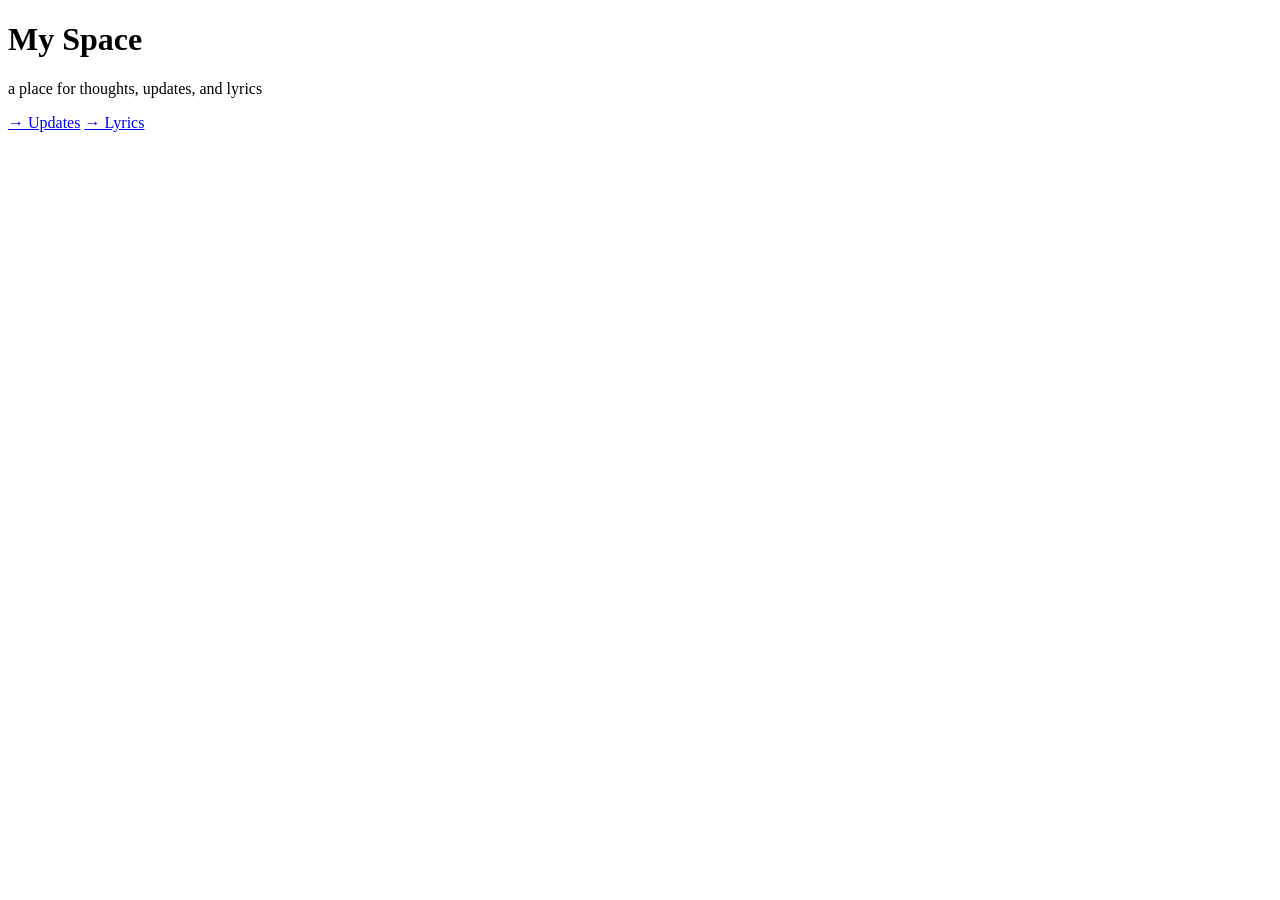
==== index.html @ cfd1e907 "Update index.html" ====
<!DOCTYPE html>
<html>
<head>
  <title>My Space</title>
  <link rel="stylesheet" href="style.css">
</head>
<body>

<div class="container">
  <h1>My Space</h1>
  <p>a place for thoughts, updates, and lyrics</p>

  <div class="nav">
    <a href="updates.html">→ Updates</a>
    <a href="lyrics.html">→ Lyrics</a>
  </div>
</div>

</body>
</html>
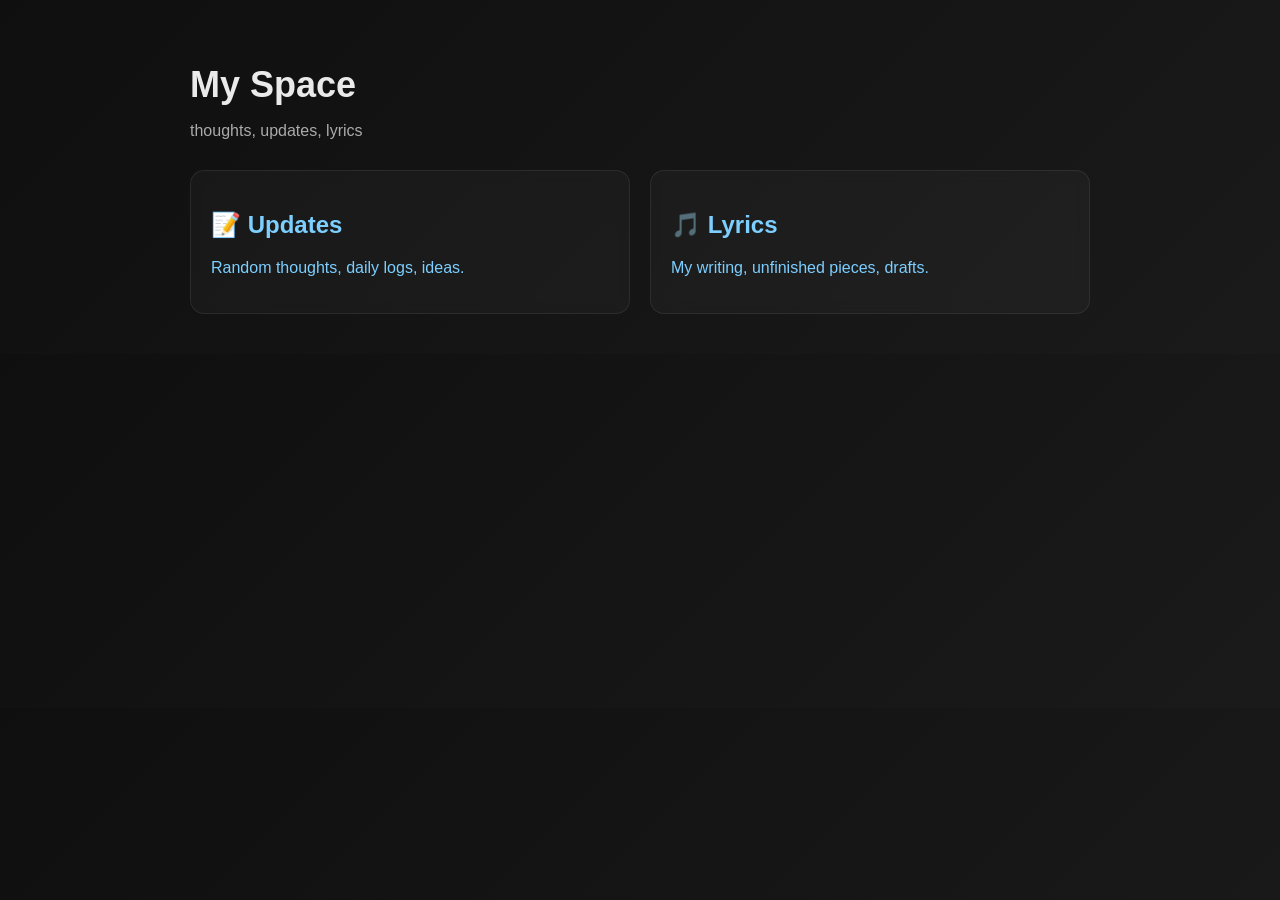
==== commit 52549d43: "s" ====
--- a/index.html
+++ b/index.html
@@ -8,11 +8,22 @@
 
 <div class="container">
   <h1>My Space</h1>
-  <p>a place for thoughts, updates, and lyrics</p>
+  <p class="subtitle">thoughts, updates, lyrics</p>
 
-  <div class="nav">
-    <a href="updates.html">→ Updates</a>
-    <a href="lyrics.html">→ Lyrics</a>
+  <div class="grid">
+    <a href="updates.html">
+      <div class="card">
+        <h2>📝 Updates</h2>
+        <p>Random thoughts, daily logs, ideas.</p>
+      </div>
+    </a>
+
+    <a href="lyrics.html">
+      <div class="card">
+        <h2>🎵 Lyrics</h2>
+        <p>My writing, unfinished pieces, drafts.</p>
+      </div>
+    </a>
   </div>
 </div>
 
--- a/style.css
+++ b/style.css
@@ -0,0 +1,74 @@
+/* Background */
+body {
+  font-family: "Segoe UI", Arial, sans-serif;
+  background: linear-gradient(135deg, #0f0f0f, #1a1a1a);
+  color: #eaeaea;
+  margin: 0;
+}
+
+/* Container */
+.container {
+  max-width: 900px;
+  margin: auto;
+  padding: 40px 20px;
+}
+
+/* Header */
+h1 {
+  font-size: 36px;
+  margin-bottom: 5px;
+}
+
+p.subtitle {
+  color: #aaa;
+  margin-bottom: 30px;
+}
+
+/* Grid for cards */
+.grid {
+  display: grid;
+  grid-template-columns: repeat(auto-fit, minmax(250px, 1fr));
+  gap: 20px;
+}
+
+/* Card style */
+.card {
+  background: rgba(255, 255, 255, 0.03);
+  border: 1px solid rgba(255,255,255,0.08);
+  padding: 20px;
+  border-radius: 14px;
+  backdrop-filter: blur(6px);
+  transition: 0.25s ease;
+}
+
+/* Hover effect */
+.card:hover {
+  transform: translateY(-6px);
+  border-color: rgba(255,255,255,0.2);
+  box-shadow: 0 10px 25px rgba(0,0,0,0.4);
+}
+
+/* Links */
+a {
+  color: #7ccfff;
+  text-decoration: none;
+}
+
+a:hover {
+  color: #b6e3ff;
+}
+
+/* Back button */
+.back {
+  display: inline-block;
+  margin-bottom: 20px;
+  color: #888;
+  font-size: 14px;
+}
+
+/* Lyrics formatting */
+.lyrics {
+  white-space: pre-line;
+  line-height: 1.6;
+  font-style: italic;
+}
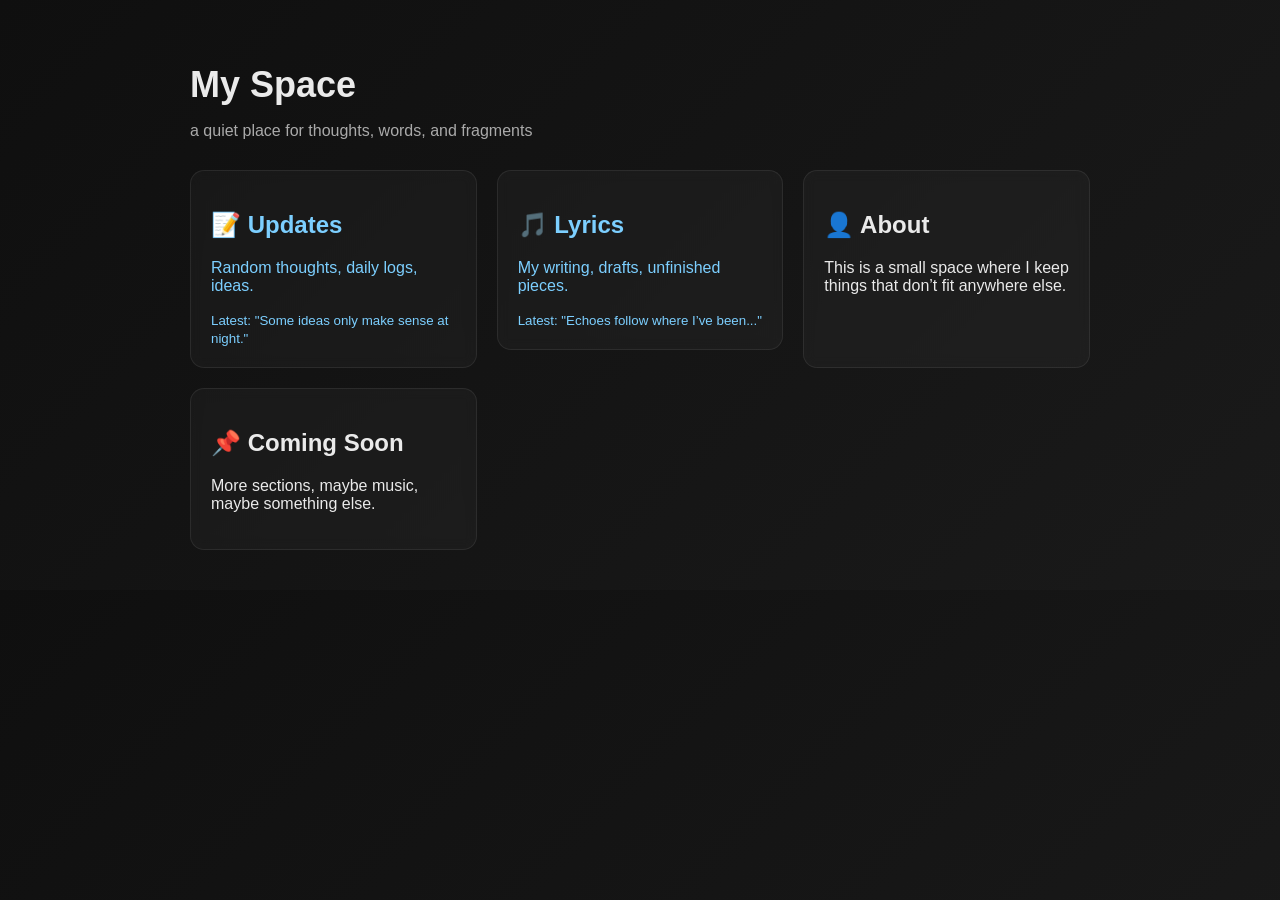
==== commit 400e9cc9: "s" ====
--- a/index.html
+++ b/index.html
@@ -8,22 +8,40 @@
 
 <div class="container">
   <h1>My Space</h1>
-  <p class="subtitle">thoughts, updates, lyrics</p>
+  <p class="subtitle">a quiet place for thoughts, words, and fragments</p>
 
   <div class="grid">
+
+    <!-- Updates Card -->
     <a href="updates.html">
       <div class="card">
         <h2>📝 Updates</h2>
         <p>Random thoughts, daily logs, ideas.</p>
+        <small>Latest: "Some ideas only make sense at night."</small>
       </div>
     </a>
 
+    <!-- Lyrics Card -->
     <a href="lyrics.html">
       <div class="card">
         <h2>🎵 Lyrics</h2>
-        <p>My writing, unfinished pieces, drafts.</p>
+        <p>My writing, drafts, unfinished pieces.</p>
+        <small>Latest: "Echoes follow where I’ve been..."</small>
       </div>
     </a>
+
+    <!-- About / Extra Card -->
+    <div class="card">
+      <h2>👤 About</h2>
+      <p>This is a small space where I keep things that don’t fit anywhere else.</p>
+    </div>
+
+    <!-- Future Card -->
+    <div class="card">
+      <h2>📌 Coming Soon</h2>
+      <p>More sections, maybe music, maybe something else.</p>
+    </div>
+
   </div>
 </div>
 
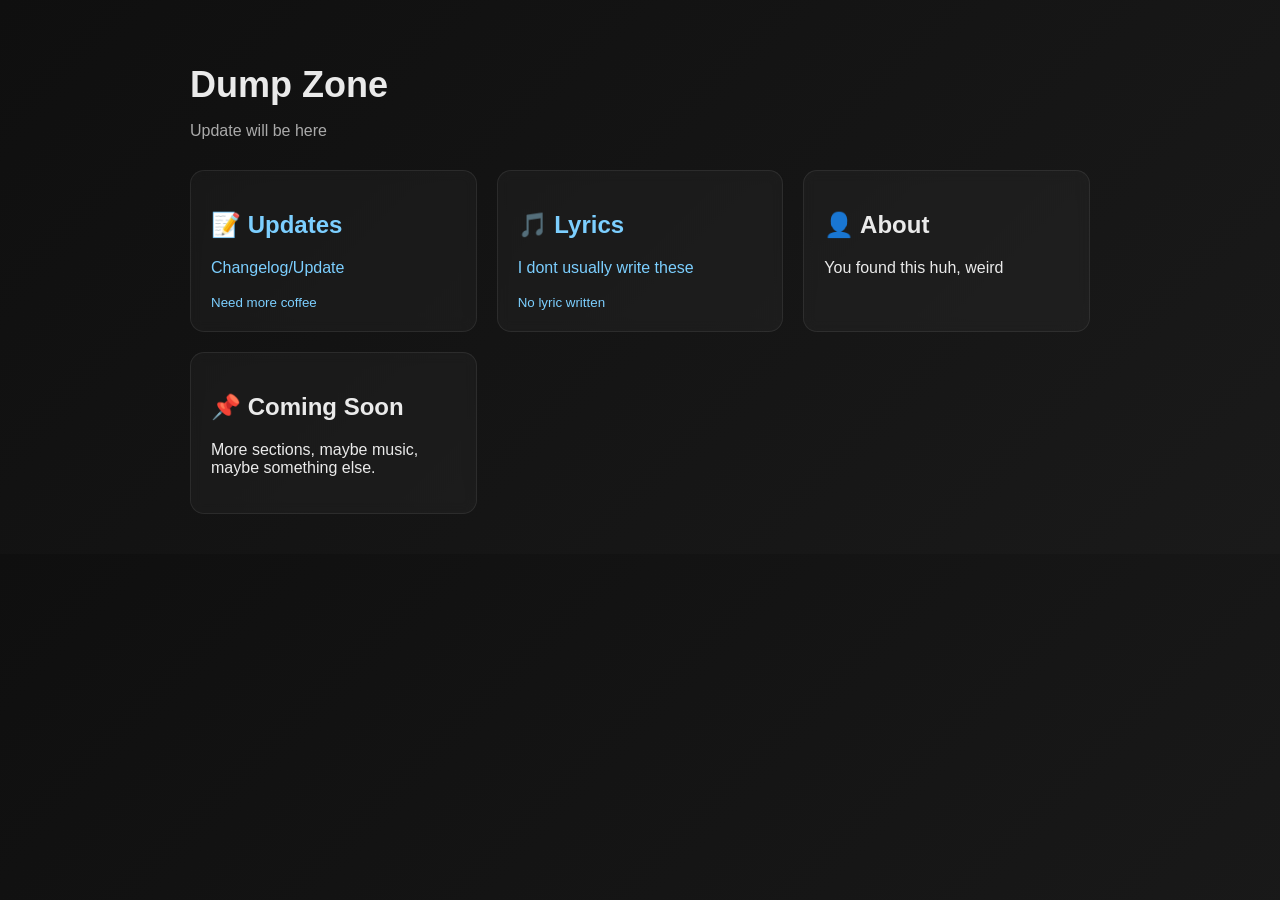
==== commit c4568fe1: "," ====
--- a/index.html
+++ b/index.html
@@ -7,8 +7,8 @@
 <body>
 
 <div class="container">
-  <h1>My Space</h1>
-  <p class="subtitle">a quiet place for thoughts, words, and fragments</p>
+  <h1>Dump Zone</h1>
+  <p class="subtitle">Update will be here</p>
 
   <div class="grid">
 
@@ -16,8 +16,8 @@
     <a href="updates.html">
       <div class="card">
         <h2>📝 Updates</h2>
-        <p>Random thoughts, daily logs, ideas.</p>
-        <small>Latest: "Some ideas only make sense at night."</small>
+        <p>Changelog/Update</p>
+        <small>Need more coffee</small>
       </div>
     </a>
 
@@ -25,15 +25,15 @@
     <a href="lyrics.html">
       <div class="card">
         <h2>🎵 Lyrics</h2>
-        <p>My writing, drafts, unfinished pieces.</p>
-        <small>Latest: "Echoes follow where I’ve been..."</small>
+        <p>I dont usually write these</p>
+        <small>No lyric written</small>
       </div>
     </a>
 
     <!-- About / Extra Card -->
     <div class="card">
       <h2>👤 About</h2>
-      <p>This is a small space where I keep things that don’t fit anywhere else.</p>
+      <p>You found this huh, weird</p>
     </div>
 
     <!-- Future Card -->
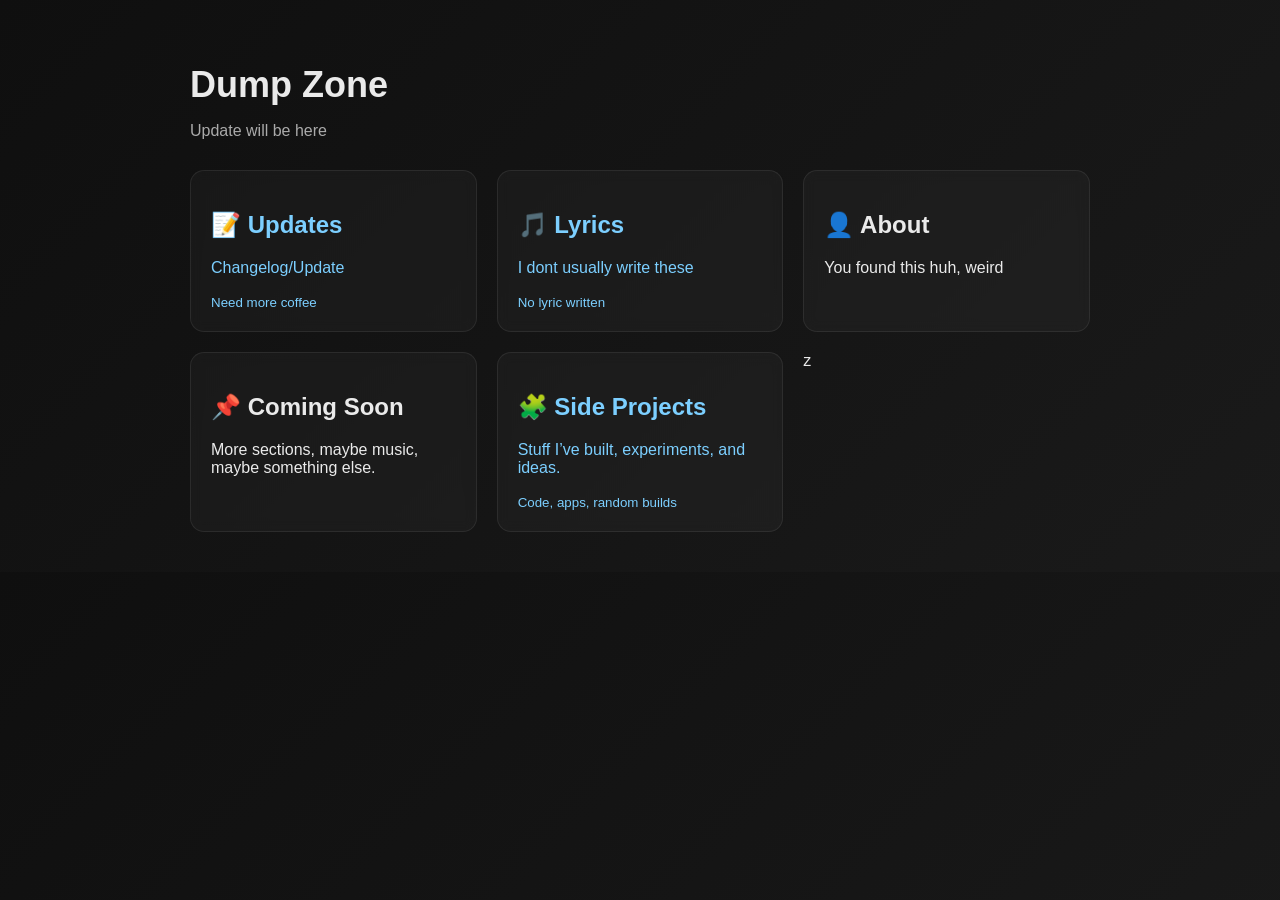
==== commit 0fd1ab30: "s" ====
--- a/index.html
+++ b/index.html
@@ -42,6 +42,14 @@
       <p>More sections, maybe music, maybe something else.</p>
     </div>
 
+    <a href="projects.html">
+  <div class="card">
+    <h2>🧩 Side Projects</h2>
+    <p>Stuff I’ve built, experiments, and ideas.</p>
+    <small>Code, apps, random builds</small>
+  </div>
+</a>z
+
   </div>
 </div>
 
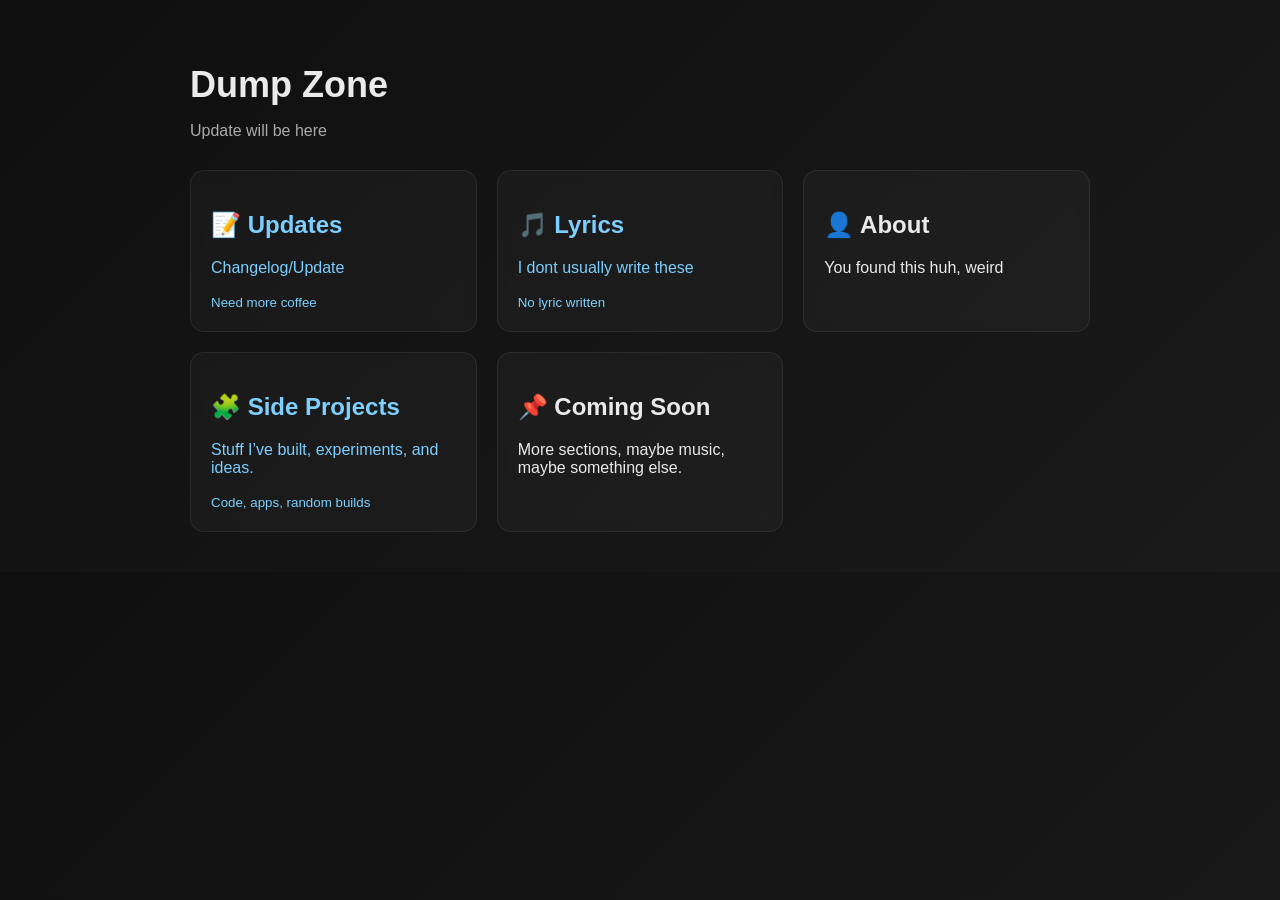
==== commit b75a1ad2: "f" ====
--- a/index.html
+++ b/index.html
@@ -36,19 +36,18 @@
       <p>You found this huh, weird</p>
     </div>
 
-    <!-- Future Card -->
-    <div class="card">
-      <h2>📌 Coming Soon</h2>
-      <p>More sections, maybe music, maybe something else.</p>
-    </div>
-
     <a href="projects.html">
   <div class="card">
     <h2>🧩 Side Projects</h2>
     <p>Stuff I’ve built, experiments, and ideas.</p>
     <small>Code, apps, random builds</small>
   </div>
-</a>z
+</a>
+        <!-- Future Card -->
+    <div class="card">
+      <h2>📌 Coming Soon</h2>
+      <p>More sections, maybe music, maybe something else.</p>
+    </div>
 
   </div>
 </div>
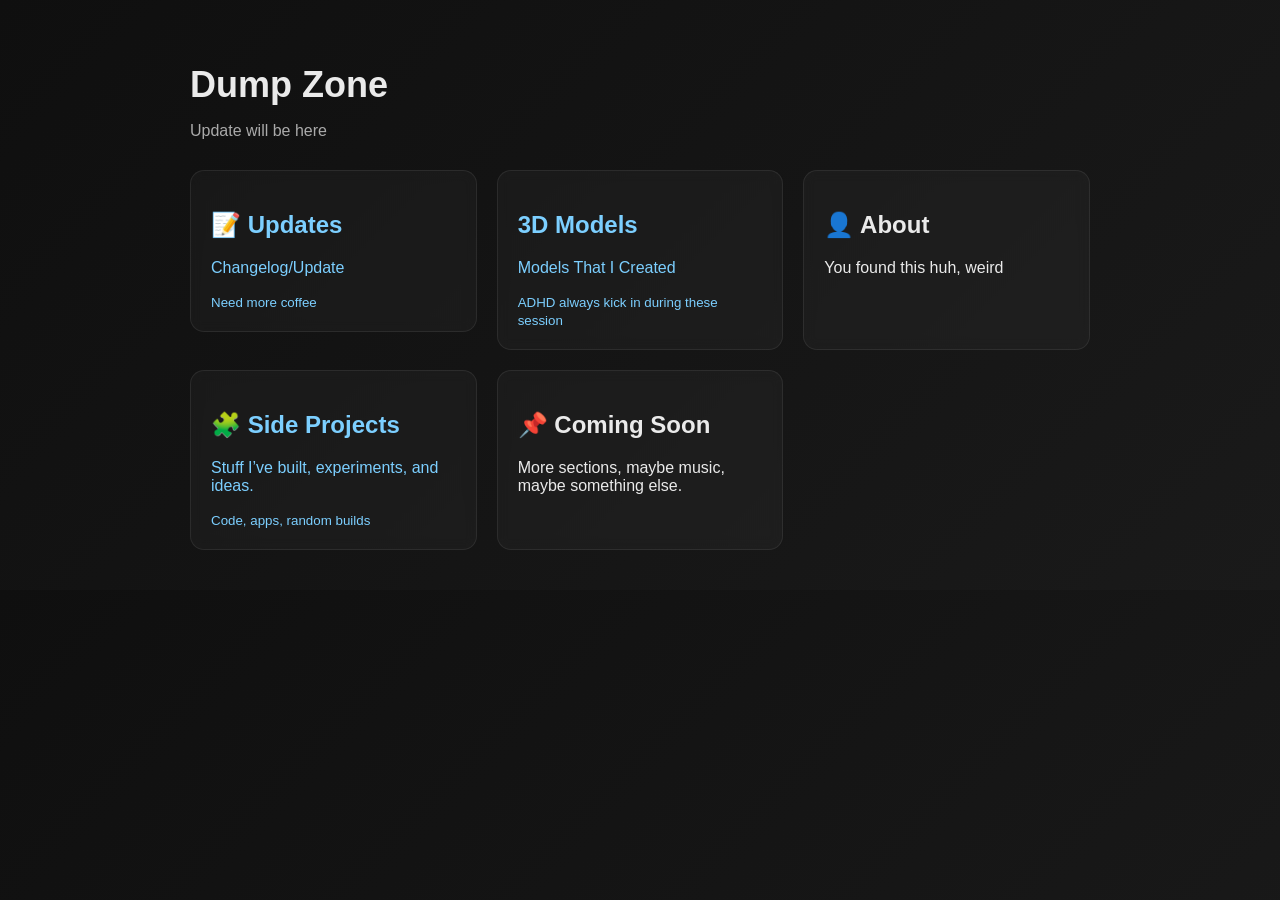
==== commit 2c5036c4: "r" ====
--- a/index.html
+++ b/index.html
@@ -22,11 +22,11 @@
     </a>
 
     <!-- Lyrics Card -->
-    <a href="lyrics.html">
+    <a href="model.html">
       <div class="card">
-        <h2>🎵 Lyrics</h2>
-        <p>I dont usually write these</p>
-        <small>No lyric written</small>
+        <h2>3D Models</h2>
+        <p>Models That I Created</p>
+        <small>ADHD always kick in during these session</small>
       </div>
     </a>
 
@@ -42,6 +42,7 @@
     <p>Stuff I’ve built, experiments, and ideas.</p>
     <small>Code, apps, random builds</small>
   </div>
+
 </a>
         <!-- Future Card -->
     <div class="card">
